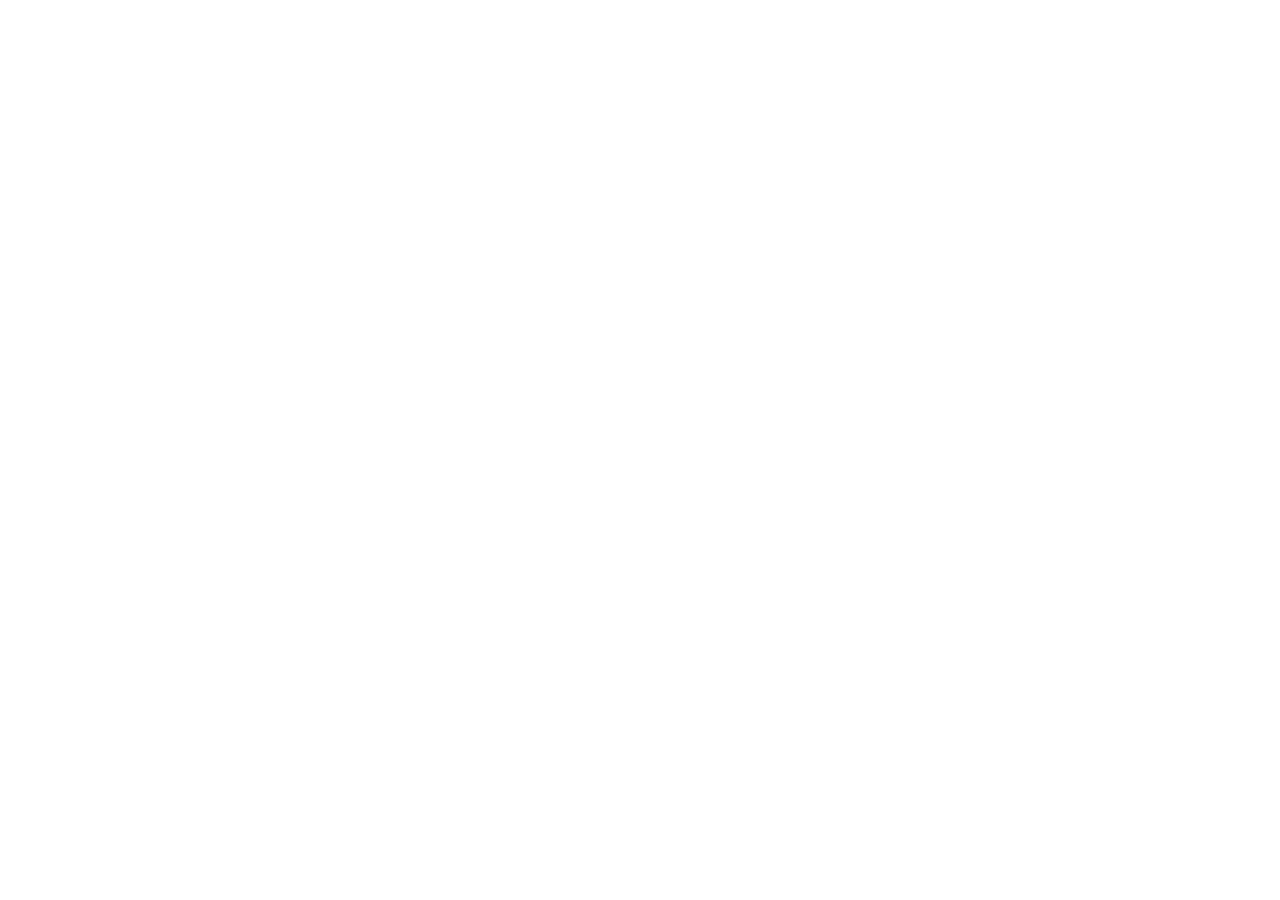
==== index.html @ 5ce1c706 "deploy: WhatsApp assistant panel + link-code targeting" ====
<!doctype html>
<html lang="en">
  <head>
    <meta charset="UTF-8" />
    <meta name="viewport" content="width=device-width, initial-scale=1.0" />
    <link rel="icon" type="image/svg+xml" href="/Program Files/Git/farmpal-icon.svg" />
    <link rel="preconnect" href="https://fonts.googleapis.com" />
    <link rel="preconnect" href="https://fonts.gstatic.com" crossorigin />
    <link
      href="https://fonts.googleapis.com/css2?family=Montserrat:ital,wght@0,400;0,500;0,600;0,700;0,800;1,400;1,500&display=swap"
      rel="stylesheet"
    />
    <title>FarmPal - Farm Records & Financial Intelligence</title>
    <meta name="description" content="Simple and intelligent farm record-keeping, crop budgets, storehouse inventory, market price intelligence, and farmer records notebook." />
    <meta property="og:title" content="FarmPal - Farm Records & Financial Intelligence" />
    <meta property="og:description" content="Simple and intelligent farm record-keeping, crop budgets, storehouse inventory, market price intelligence, and farmer records notebook." />
    <meta property="og:type" content="website" />
    <meta name="twitter:card" content="summary_large_image" />
    <script type="module" crossorigin src="/Program Files/Git/assets/index-C_2CObDB.js"></script>
    <link rel="modulepreload" crossorigin href="/Program Files/Git/assets/vendor-icons-Cl_rWmqO.js">
    <link rel="modulepreload" crossorigin href="/Program Files/Git/assets/vendor-recharts-DRFlAJwf.js">
    <link rel="stylesheet" crossorigin href="/Program Files/Git/assets/index-BBNh5rK8.css">
  </head>
  <body>
    <div id="root"></div>
  </body>
</html>
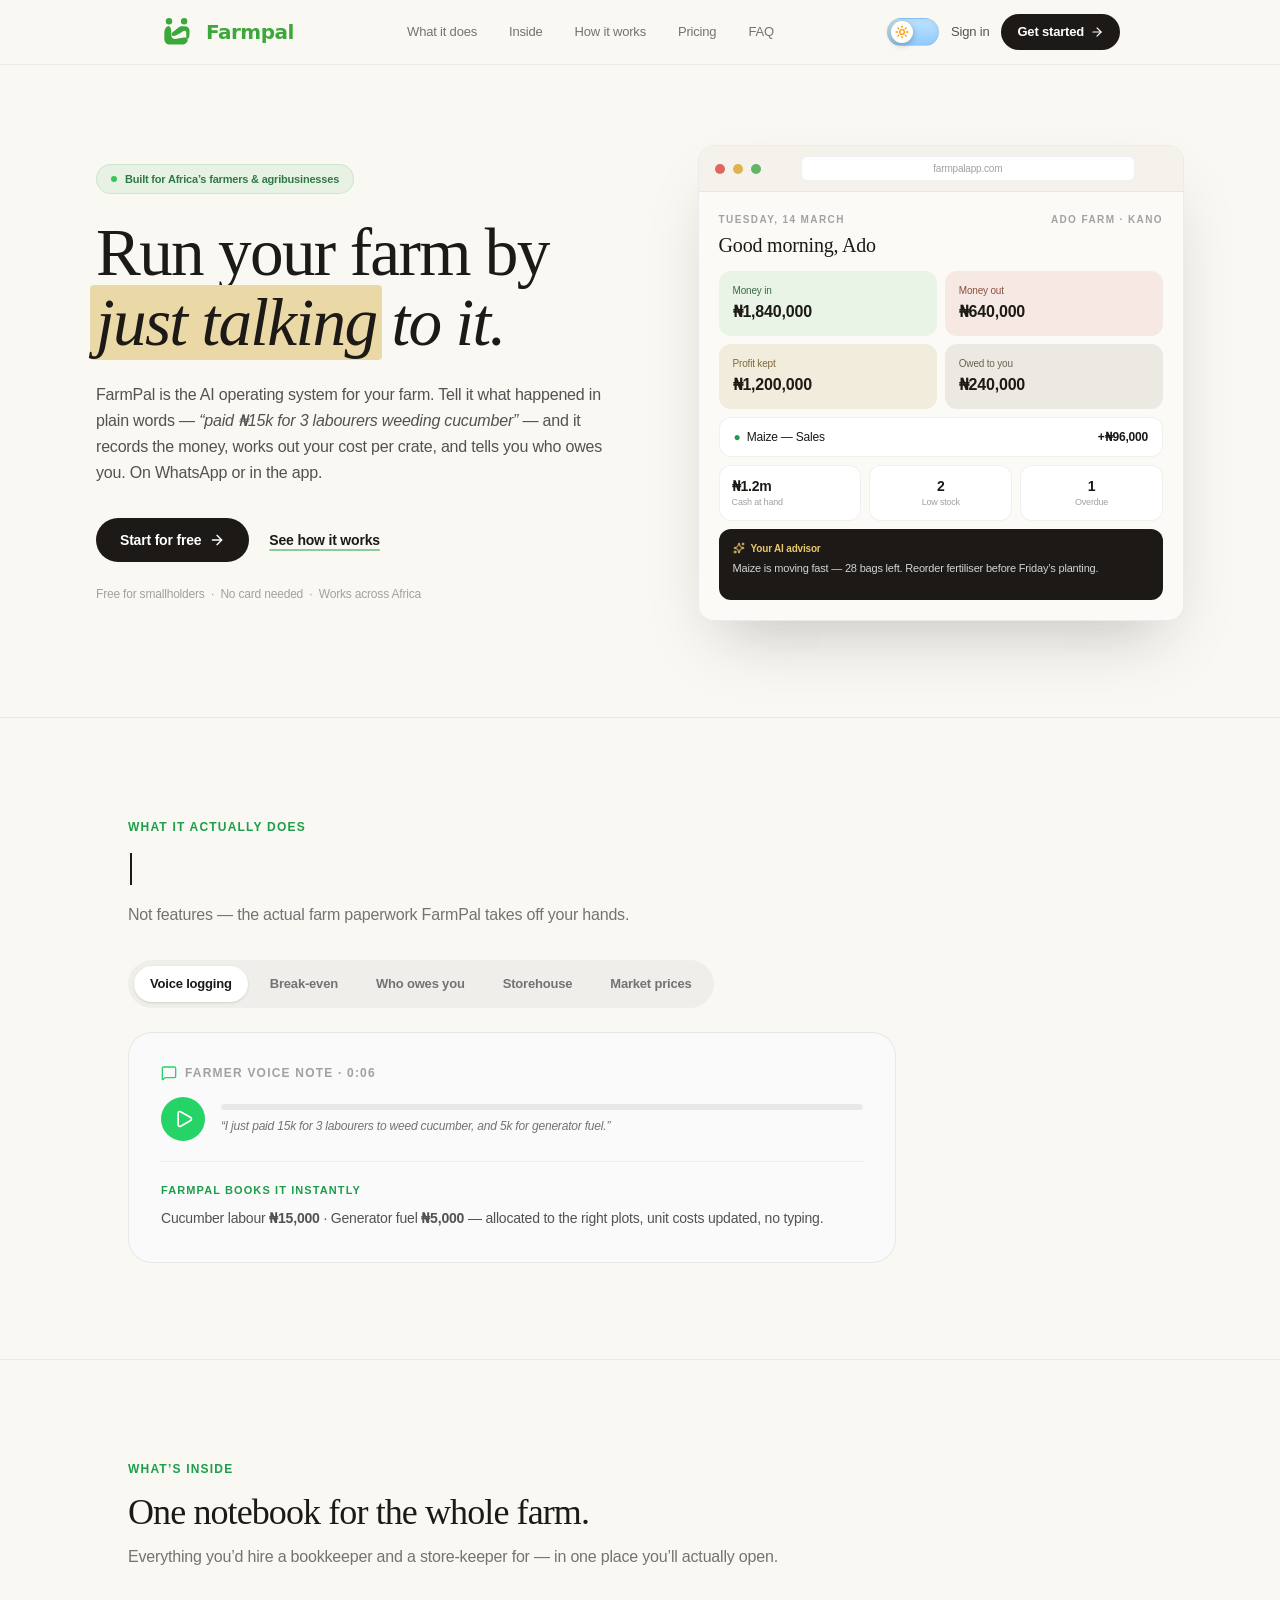
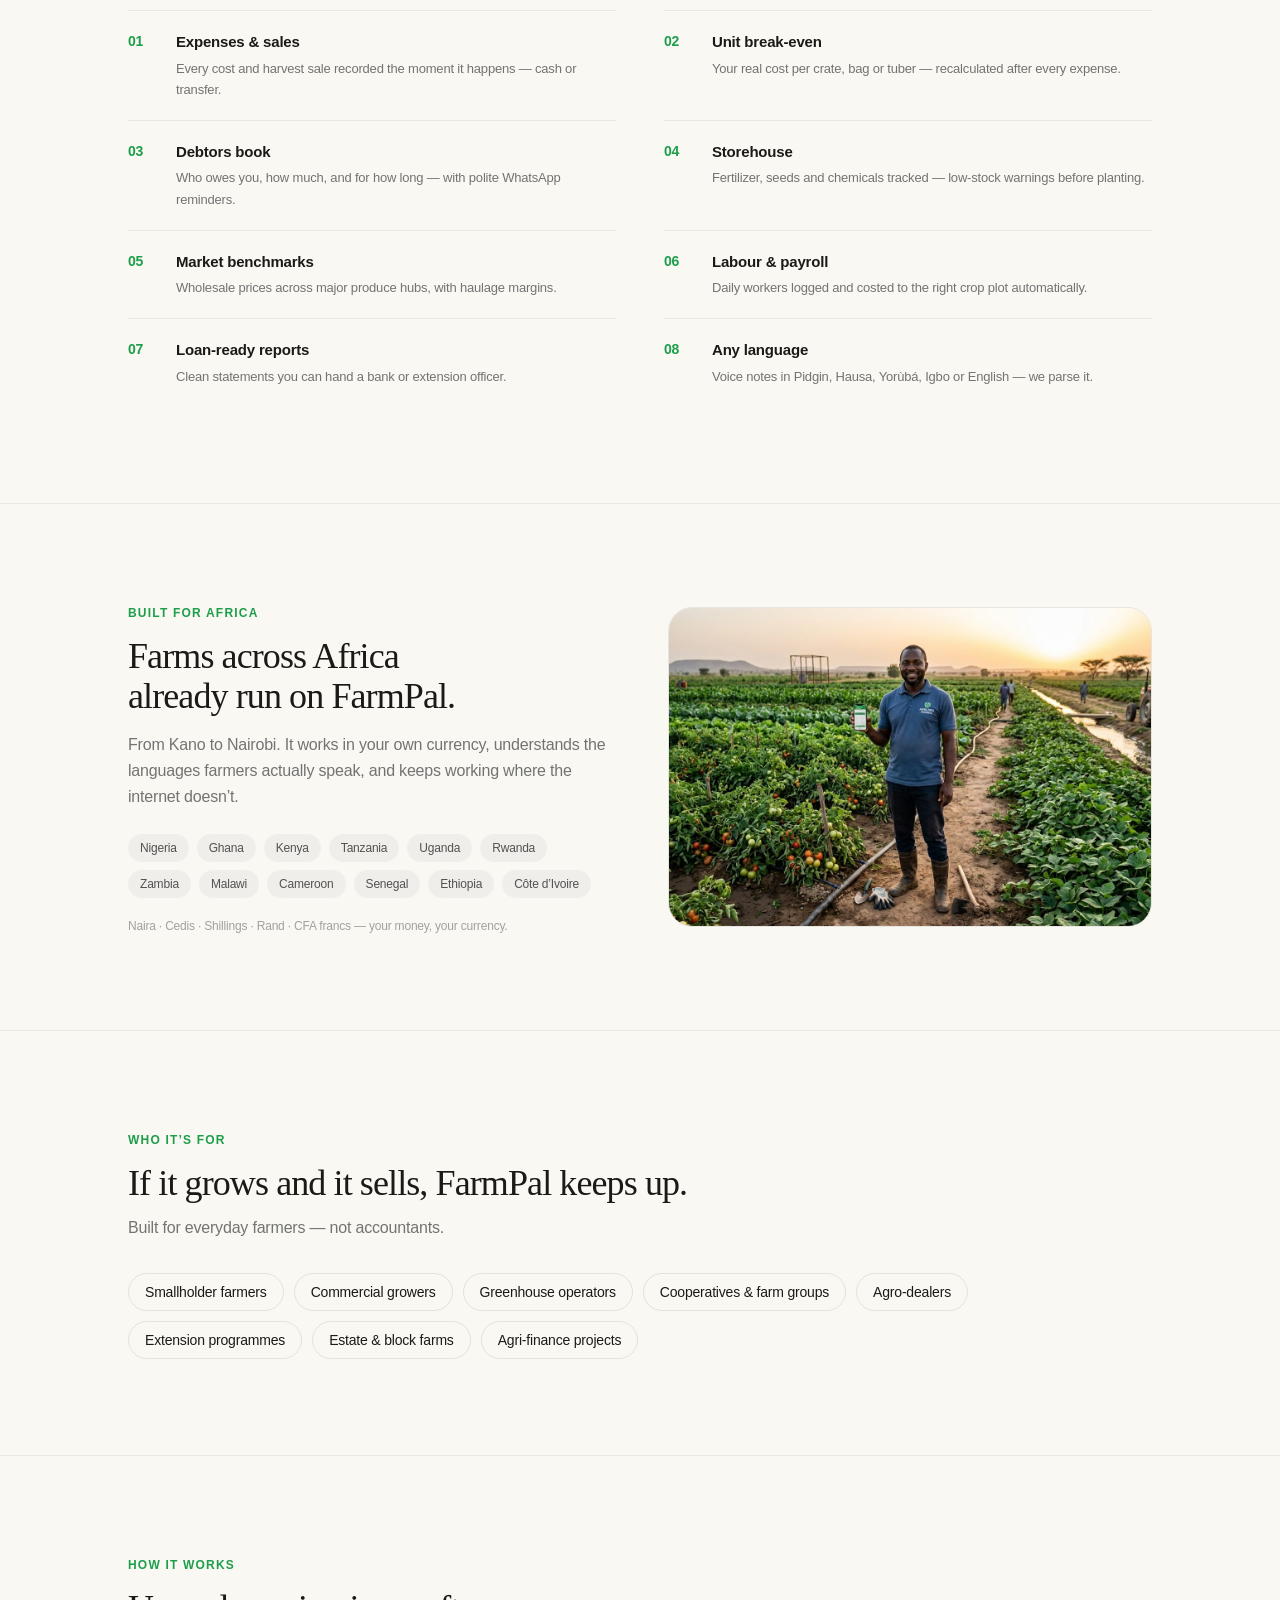
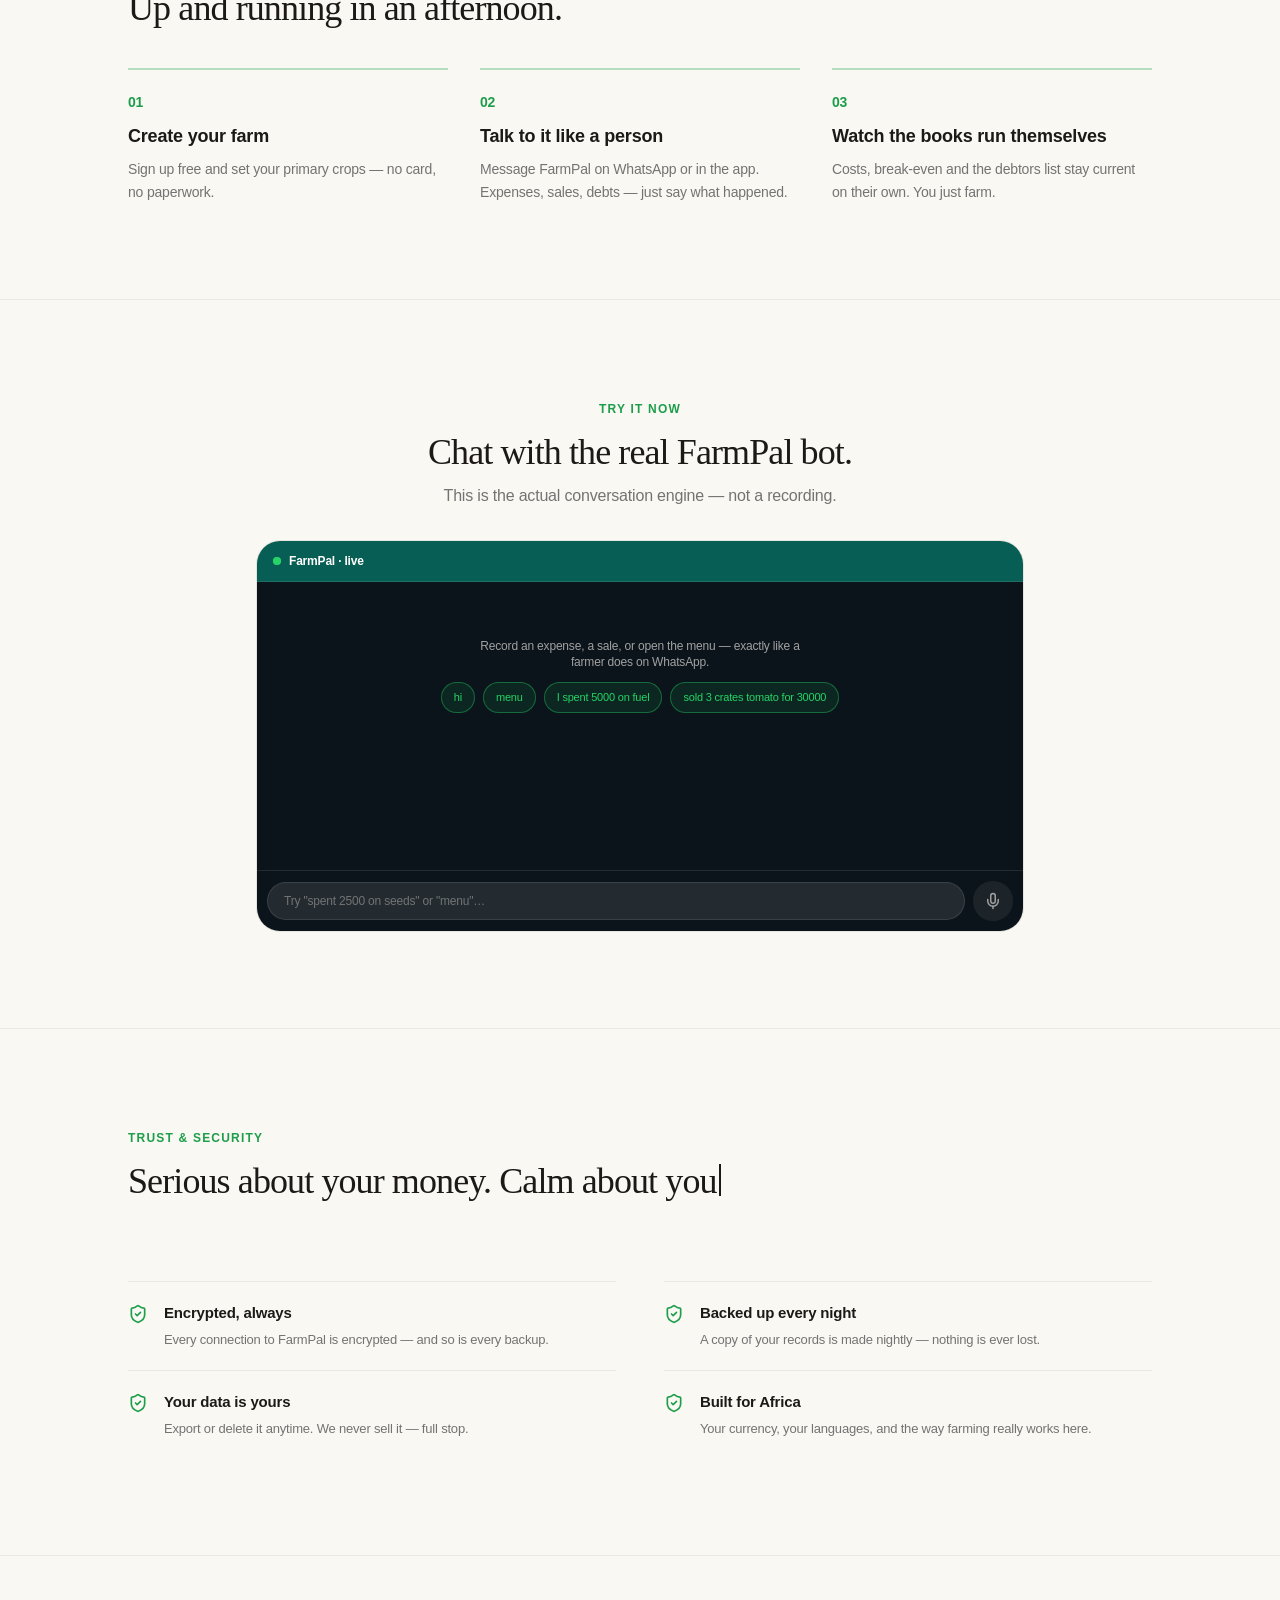
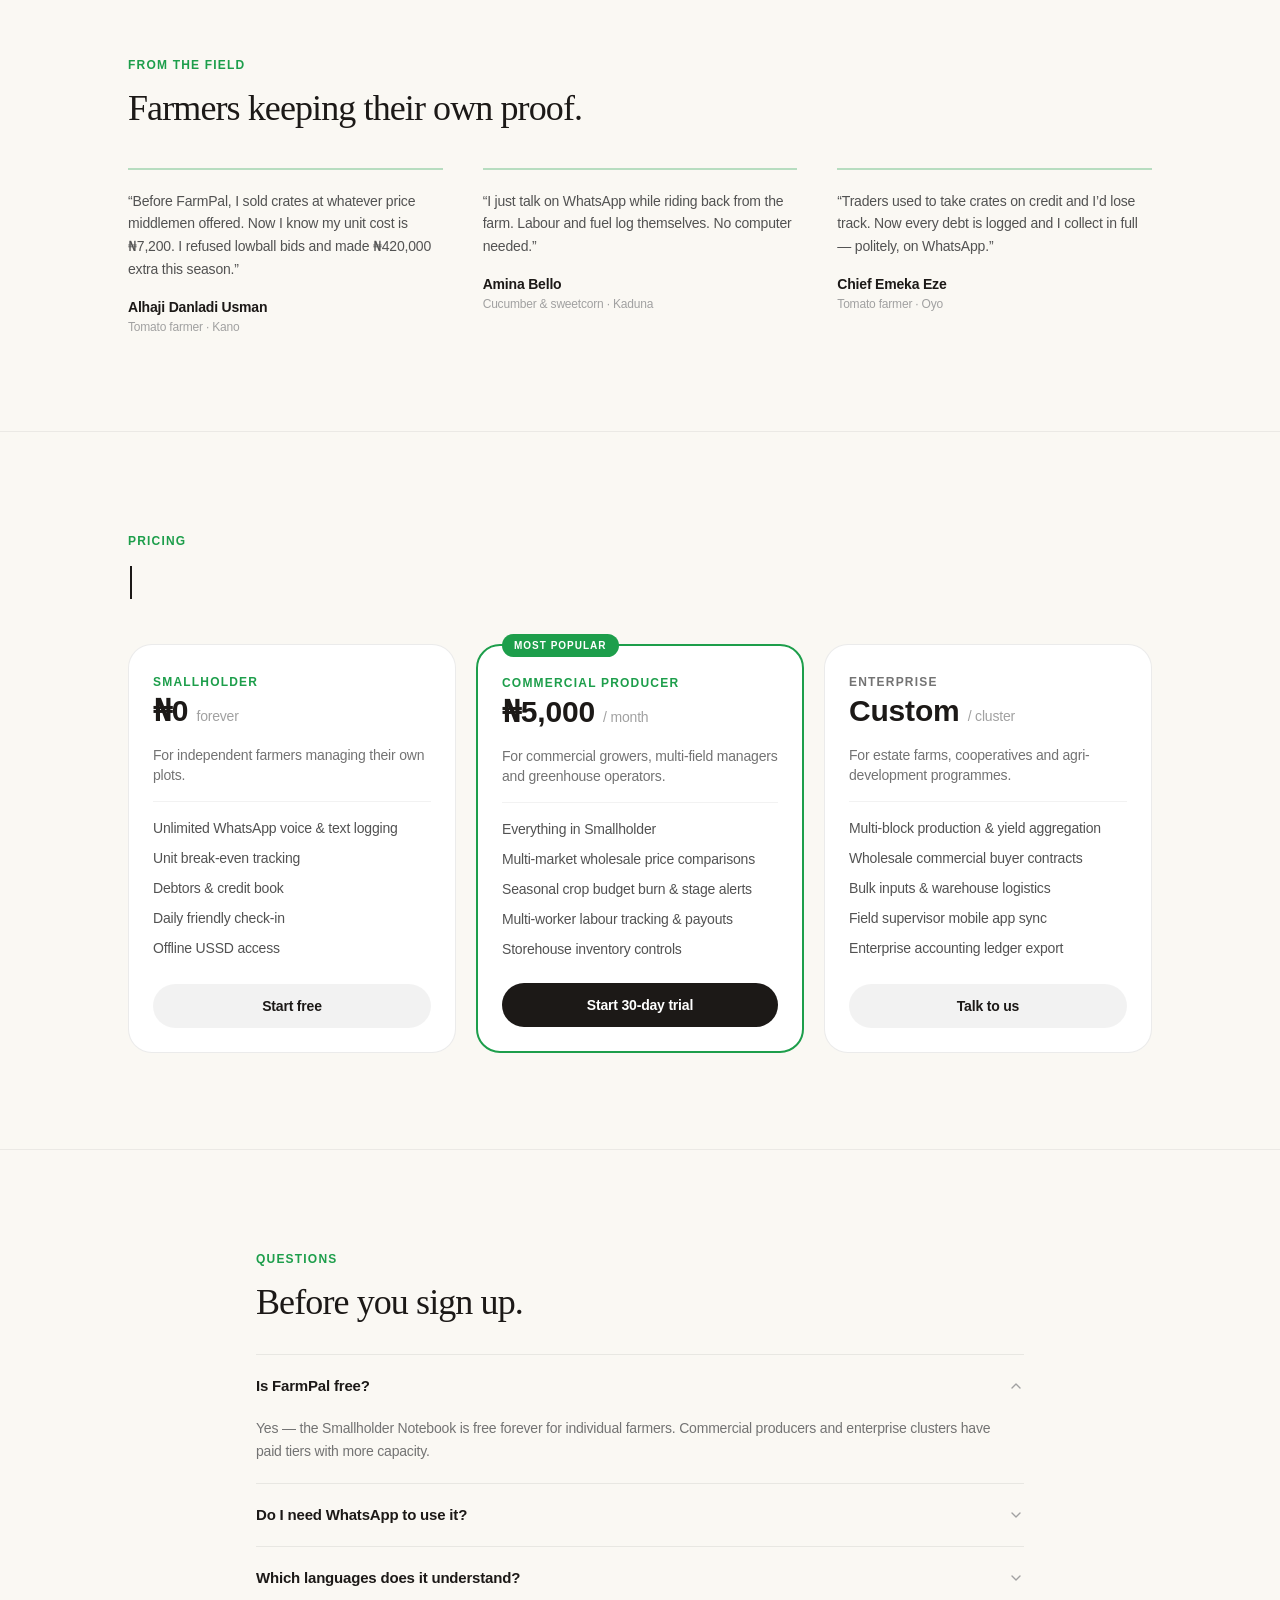
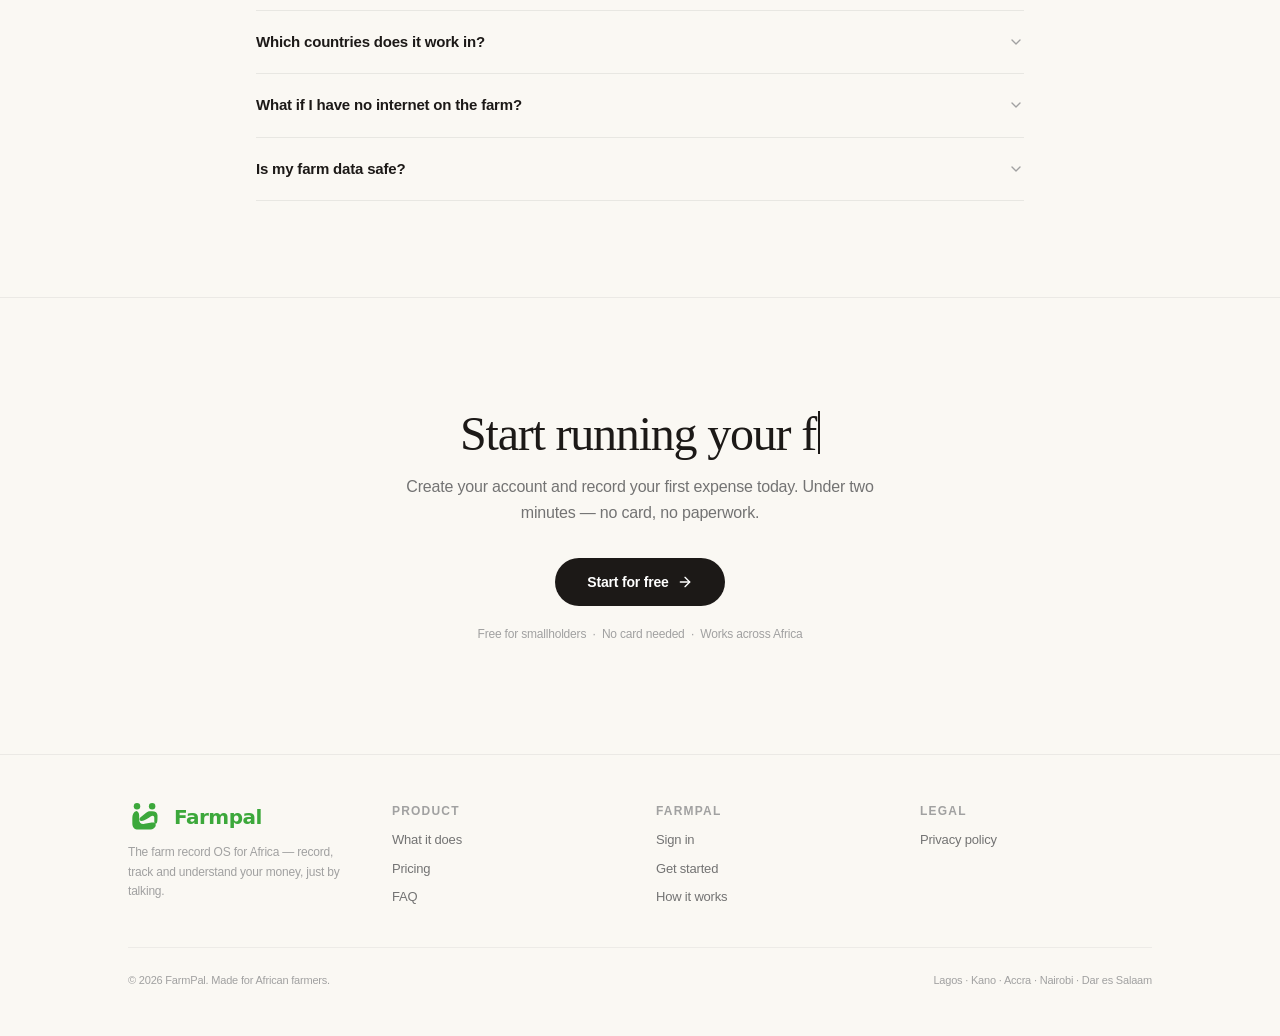
==== commit 96363017: "feat: typing animations on all headings" ====
--- a/index.html
+++ b/index.html
@@ -3,11 +3,11 @@
   <head>
     <meta charset="UTF-8" />
     <meta name="viewport" content="width=device-width, initial-scale=1.0" />
-    <link rel="icon" type="image/svg+xml" href="/Program Files/Git/farmpal-icon.svg" />
+    <link rel="icon" type="image/svg+xml" href="/farmpal-icon.svg" />
     <link rel="preconnect" href="https://fonts.googleapis.com" />
     <link rel="preconnect" href="https://fonts.gstatic.com" crossorigin />
     <link
-      href="https://fonts.googleapis.com/css2?family=Montserrat:ital,wght@0,400;0,500;0,600;0,700;0,800;1,400;1,500&display=swap"
+      href="https://fonts.googleapis.com/css2?family=Fraunces:ital,opsz,wght@0,9..144,400..700;1,9..144,400..700&family=Montserrat:ital,wght@0,400;0,500;0,600;0,700;0,800;1,400;1,500&display=swap"
       rel="stylesheet"
     />
     <title>FarmPal - Farm Records & Financial Intelligence</title>
@@ -16,10 +16,10 @@
     <meta property="og:description" content="Simple and intelligent farm record-keeping, crop budgets, storehouse inventory, market price intelligence, and farmer records notebook." />
     <meta property="og:type" content="website" />
     <meta name="twitter:card" content="summary_large_image" />
-    <script type="module" crossorigin src="/Program Files/Git/assets/index-C_2CObDB.js"></script>
-    <link rel="modulepreload" crossorigin href="/Program Files/Git/assets/vendor-icons-Cl_rWmqO.js">
-    <link rel="modulepreload" crossorigin href="/Program Files/Git/assets/vendor-recharts-DRFlAJwf.js">
-    <link rel="stylesheet" crossorigin href="/Program Files/Git/assets/index-BBNh5rK8.css">
+    <script type="module" crossorigin src="/assets/index-CFqgaulP.js"></script>
+    <link rel="modulepreload" crossorigin href="/assets/vendor-icons-Cl_rWmqO.js">
+    <link rel="modulepreload" crossorigin href="/assets/vendor-recharts-DRFlAJwf.js">
+    <link rel="stylesheet" crossorigin href="/assets/index-29QirJ38.css">
   </head>
   <body>
     <div id="root"></div>
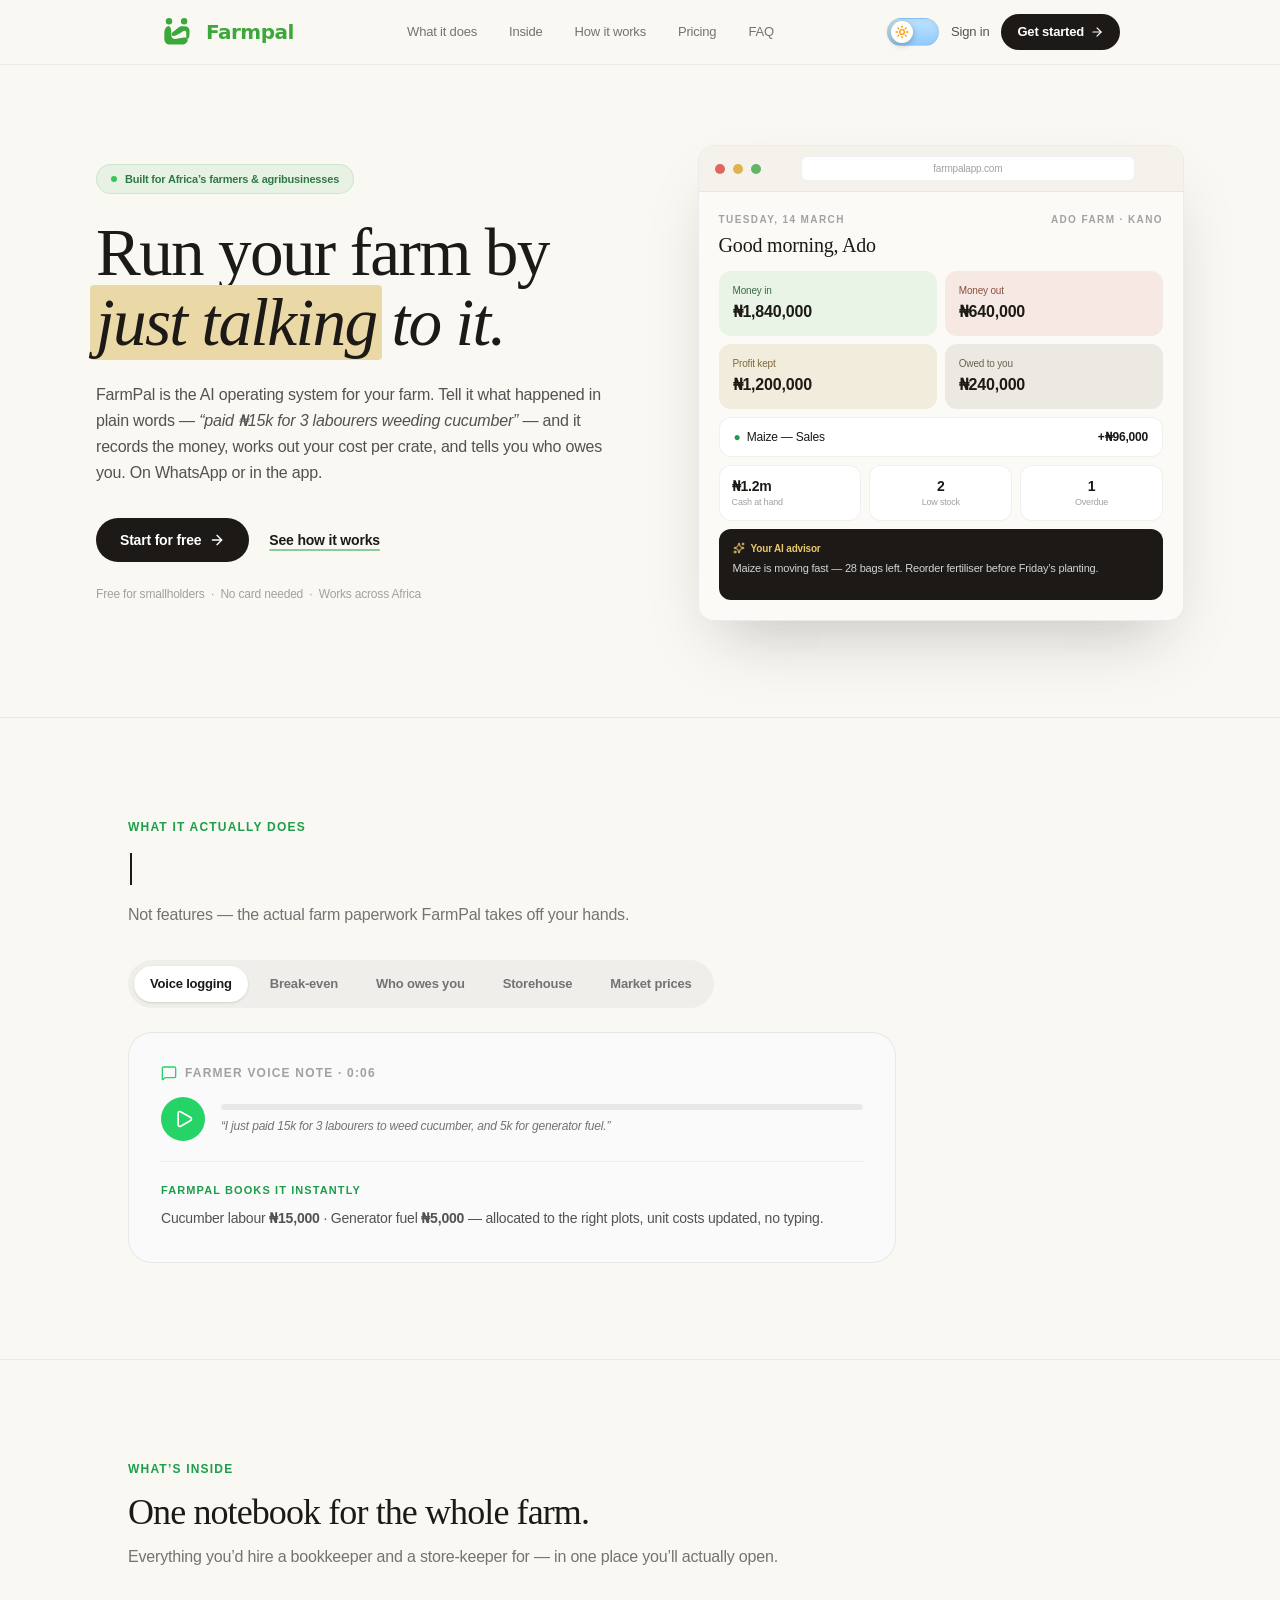
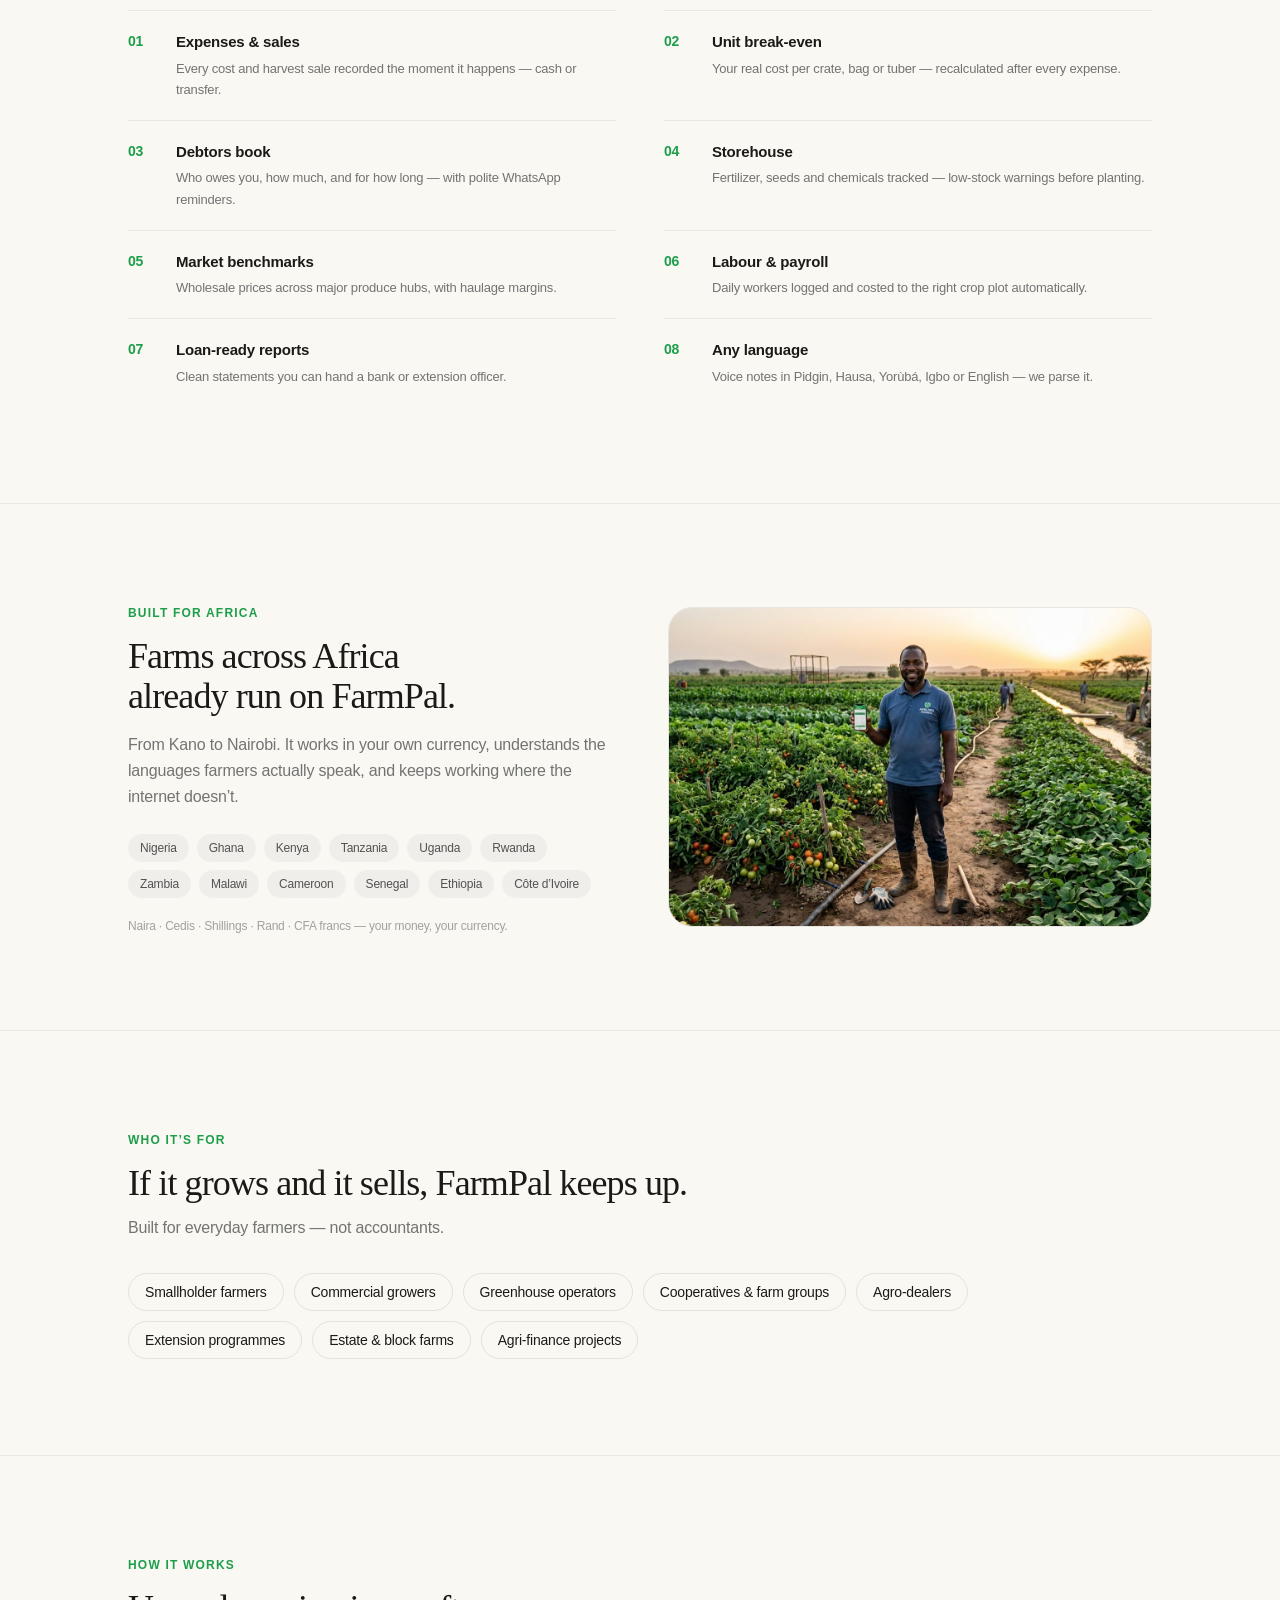
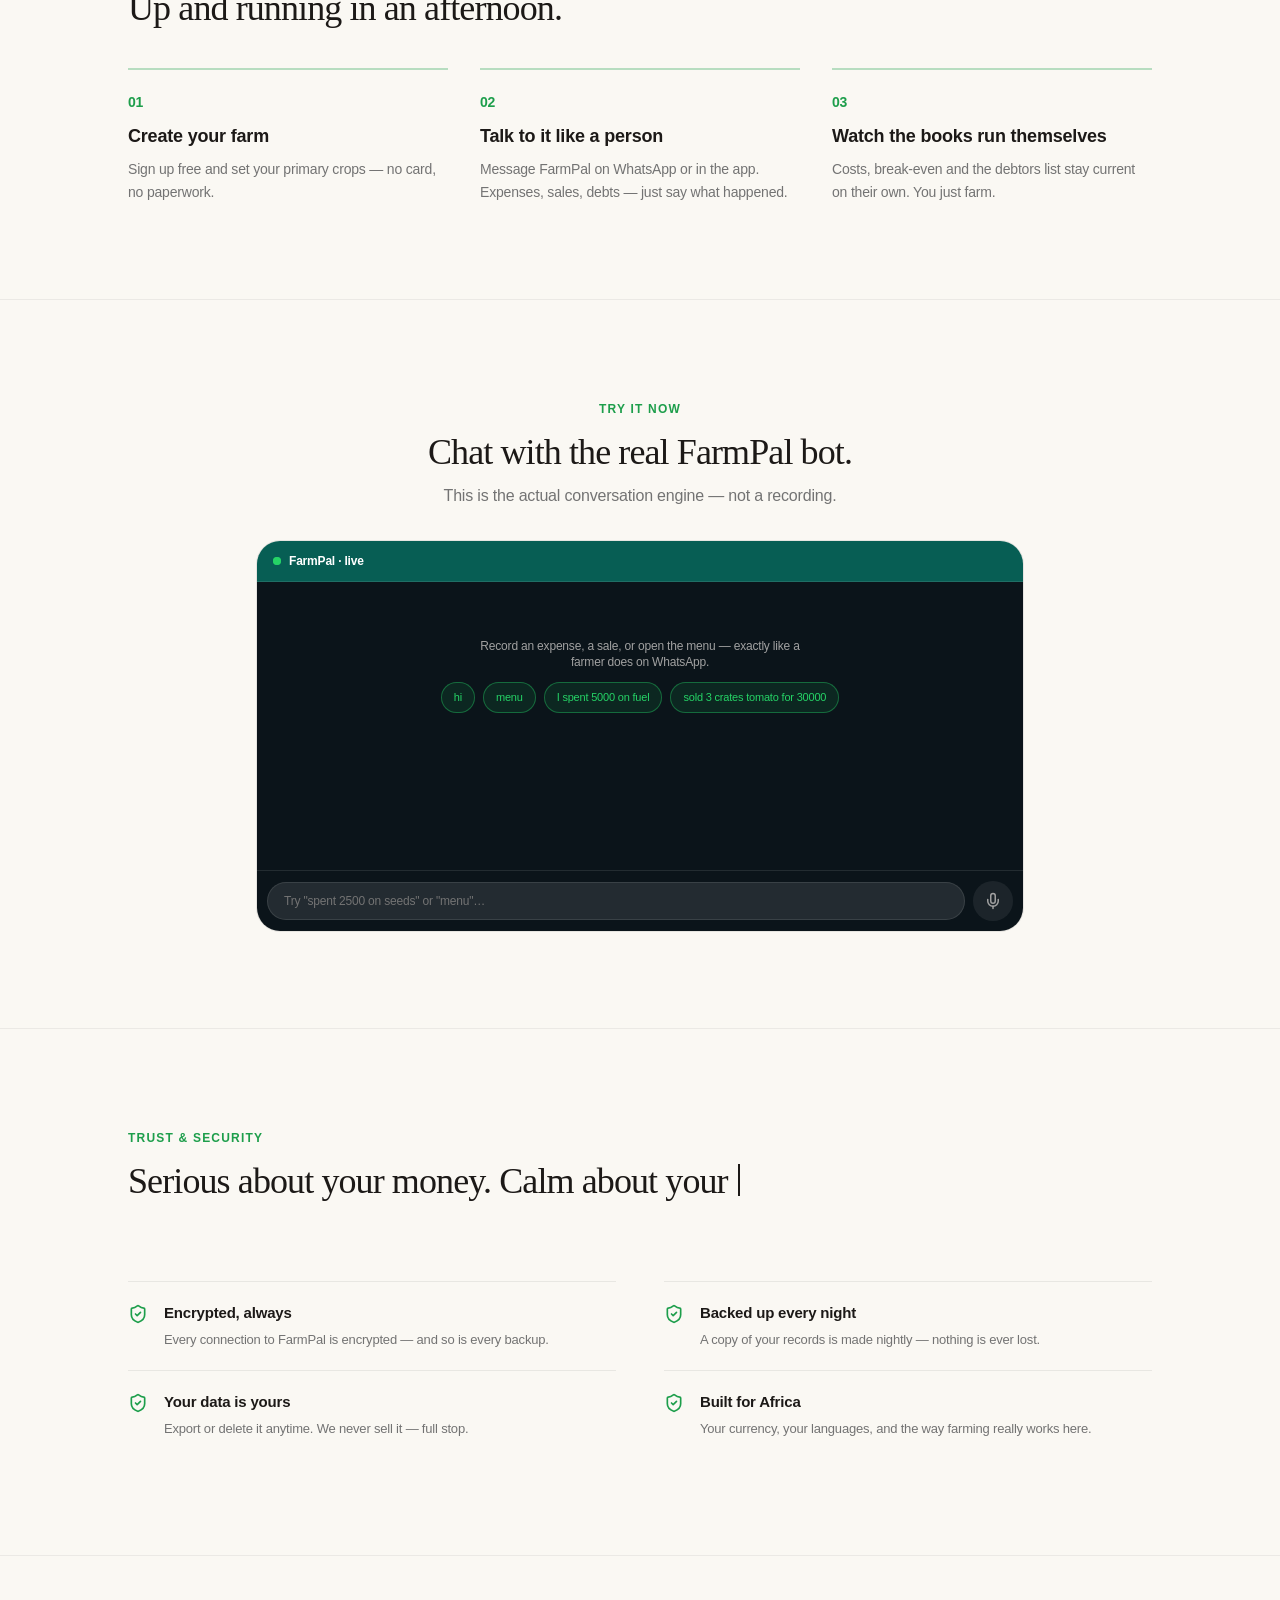
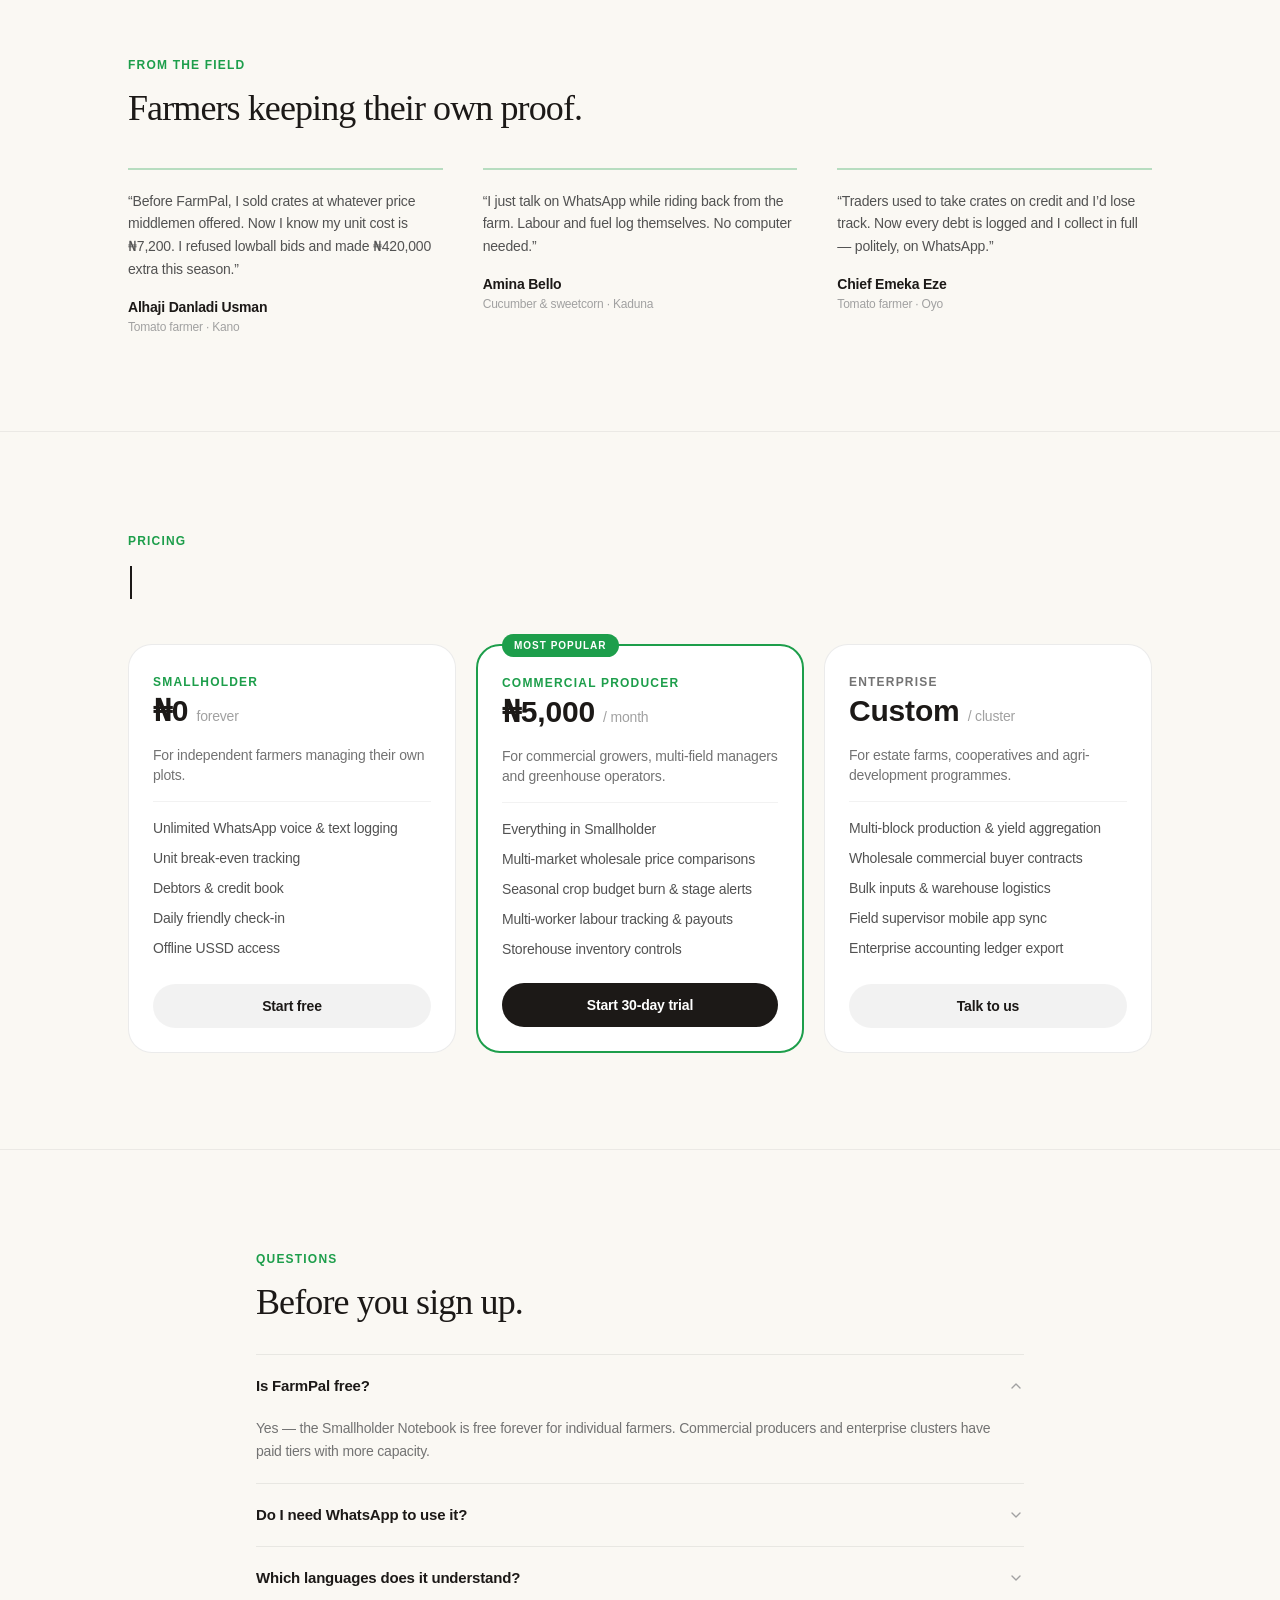
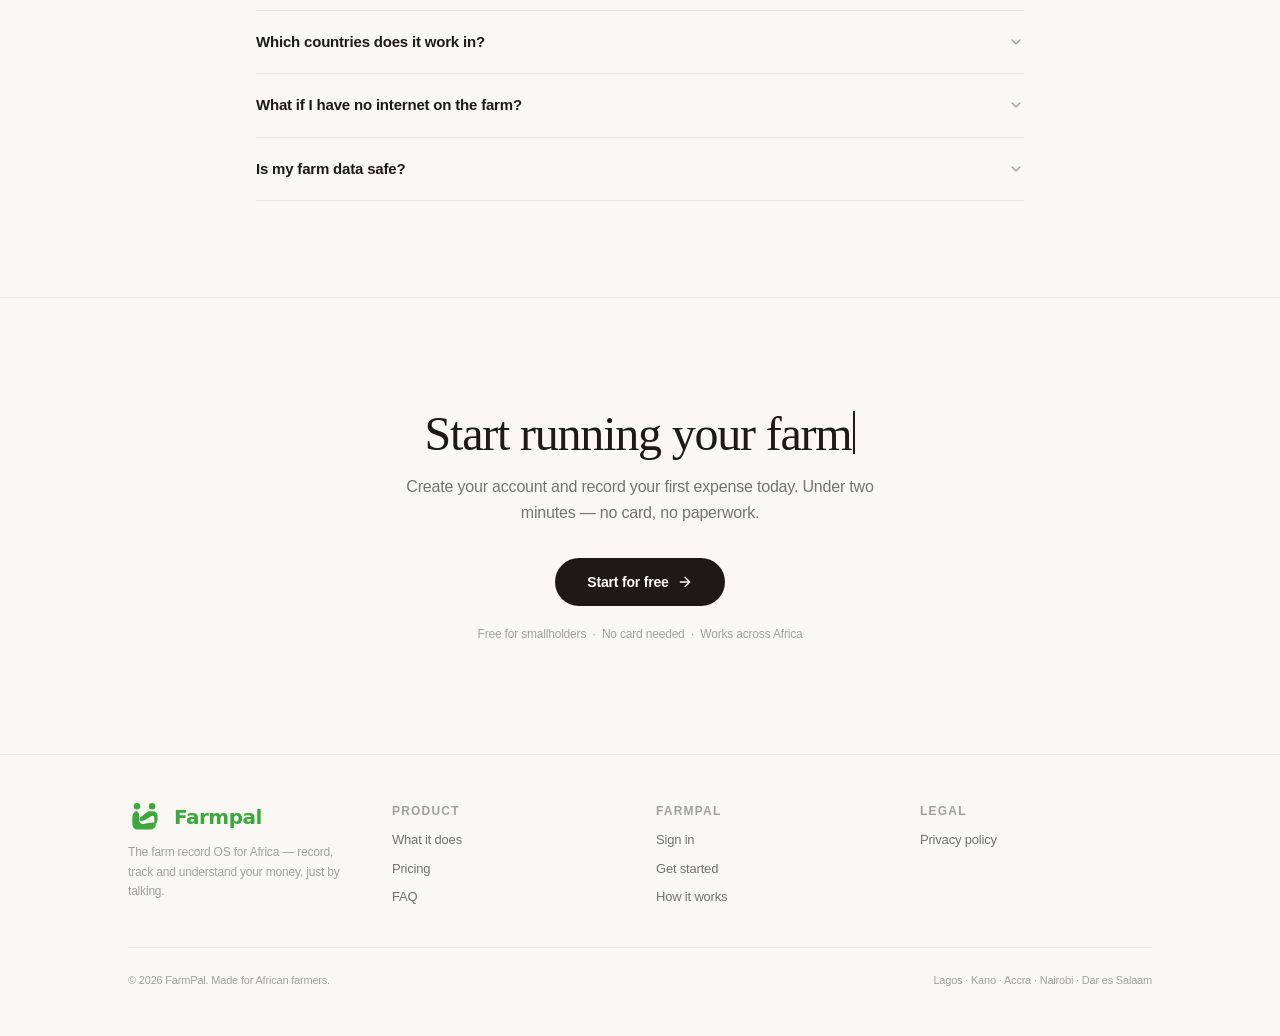
==== commit 4d002dbf: "fix: dark-mode logo visibility + Montserrat wordmark" ====
--- a/index.html
+++ b/index.html
@@ -16,7 +16,7 @@
     <meta property="og:description" content="Simple and intelligent farm record-keeping, crop budgets, storehouse inventory, market price intelligence, and farmer records notebook." />
     <meta property="og:type" content="website" />
     <meta name="twitter:card" content="summary_large_image" />
-    <script type="module" crossorigin src="/assets/index-CFqgaulP.js"></script>
+    <script type="module" crossorigin src="/assets/index-f8BkoJj-.js"></script>
     <link rel="modulepreload" crossorigin href="/assets/vendor-icons-Cl_rWmqO.js">
     <link rel="modulepreload" crossorigin href="/assets/vendor-recharts-DRFlAJwf.js">
     <link rel="stylesheet" crossorigin href="/assets/index-29QirJ38.css">
